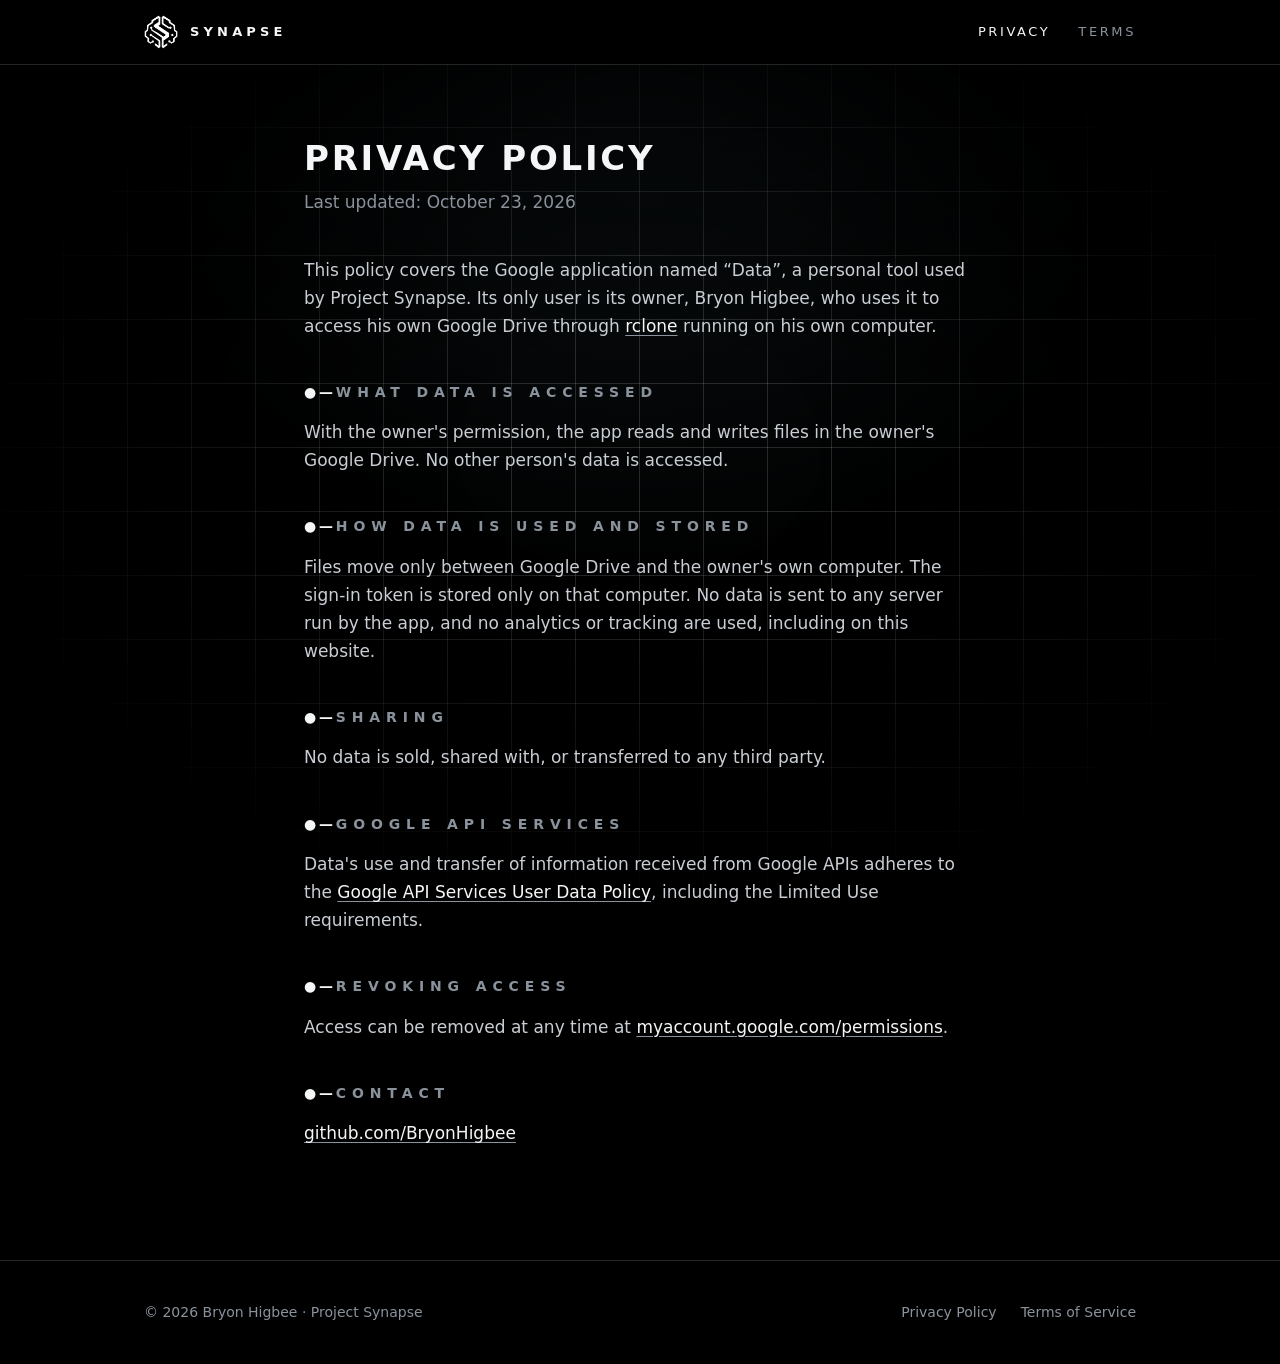
==== privacy.html @ 122b39a6 "Project Synapse site: logo home page, privacy policy, terms of service" ====
<!DOCTYPE html>
<html lang="en">
<head>
<meta charset="utf-8">
<meta name="viewport" content="width=device-width, initial-scale=1">
<title>Privacy Policy — Project Synapse</title>
<meta name="theme-color" content="#000000">
<link rel="icon" type="image/png" sizes="32x32" href="assets/favicon-32.png">
<link rel="apple-touch-icon" href="assets/apple-touch-icon.png">
<link rel="stylesheet" href="style.css">
</head>
<body>
<header class="site-header">
  <div class="wrap">
    <a class="brand" href="index.html"><img src="assets/mark.png" alt=""><span>Synapse</span></a>
    <nav class="site-nav">
      <a href="privacy.html" aria-current="page">Privacy</a>
      <a href="terms.html">Terms</a>
    </nav>
  </div>
</header>

<main class="doc">
  <h1>Privacy Policy</h1>
  <p class="updated">Last updated: October 23, 2026</p>
  <p>This policy covers the Google application named “Data”, a personal tool used by Project Synapse. Its only user is its owner, Bryon Higbee, who uses it to access his own Google Drive through <a href="https://rclone.org/">rclone</a> running on his own computer.</p>

  <h2>What data is accessed</h2>
  <p>With the owner's permission, the app reads and writes files in the owner's Google Drive. No other person's data is accessed.</p>

  <h2>How data is used and stored</h2>
  <p>Files move only between Google Drive and the owner's own computer. The sign-in token is stored only on that computer. No data is sent to any server run by the app, and no analytics or tracking are used, including on this website.</p>

  <h2>Sharing</h2>
  <p>No data is sold, shared with, or transferred to any third party.</p>

  <h2>Google API Services</h2>
  <p>Data's use and transfer of information received from Google APIs adheres to the <a href="https://developers.google.com/terms/api-services-user-data-policy">Google API Services User Data Policy</a>, including the Limited Use requirements.</p>

  <h2>Revoking access</h2>
  <p>Access can be removed at any time at <a href="https://myaccount.google.com/permissions">myaccount.google.com/permissions</a>.</p>

  <h2>Contact</h2>
  <p><a href="https://github.com/BryonHigbee">github.com/BryonHigbee</a></p>
</main>

<footer class="site-footer">
  <div class="wrap">
    <span>&copy; 2026 Bryon Higbee · Project Synapse</span>
    <nav>
      <a href="privacy.html">Privacy Policy</a>
      <a href="terms.html">Terms of Service</a>
    </nav>
  </div>
</footer>
</body>
</html>
---- style.css ----
:root {
  --bg: #000;
  --fg: #f4f6f8;
  --muted: #8a929c;
  --line: rgba(255, 255, 255, 0.14);
  --glow: rgba(150, 220, 255, 0.35);
  --max: 1040px;
}

* { box-sizing: border-box; }

html { scroll-behavior: smooth; }

body {
  margin: 0;
  min-height: 100vh;
  display: flex;
  flex-direction: column;
  background: var(--bg);
  color: var(--fg);
  font: 17px/1.65 system-ui, -apple-system, "Segoe UI", Roboto, sans-serif;
  -webkit-font-smoothing: antialiased;
  background-image:
    radial-gradient(circle at 50% 0%, rgba(150, 220, 255, 0.08), transparent 55%),
    linear-gradient(var(--line) 1px, transparent 1px),
    linear-gradient(90deg, var(--line) 1px, transparent 1px);
  background-size: 100% 100%, 64px 64px, 64px 64px;
  background-position: 0 0, -1px -1px, -1px -1px;
  background-attachment: fixed;
}

body::before {
  /* fade the grid toward the edges so it reads as texture, not a table */
  content: "";
  position: fixed;
  inset: 0;
  pointer-events: none;
  background: radial-gradient(ellipse at center, transparent 20%, var(--bg) 75%);
  z-index: -1;
}

a { color: var(--fg); text-decoration-color: var(--muted); text-underline-offset: 3px; }
a:hover { text-decoration-color: var(--fg); }

.wrap { max-width: var(--max); margin: 0 auto; padding: 0 24px; }

/* header */
.site-header {
  position: sticky;
  top: 0;
  z-index: 10;
  background: rgba(0, 0, 0, 0.72);
  backdrop-filter: blur(10px);
  border-bottom: 1px solid var(--line);
}
.site-header .wrap { display: flex; align-items: center; justify-content: space-between; height: 64px; }
.brand { display: flex; align-items: center; gap: 12px; text-decoration: none; }
.brand img { width: 34px; height: 34px; }
.brand span { font-weight: 600; letter-spacing: 0.32em; font-size: 13px; text-transform: uppercase; }
.site-nav { display: flex; gap: 28px; }
.site-nav a {
  text-decoration: none;
  color: var(--muted);
  font-size: 13px;
  letter-spacing: 0.2em;
  text-transform: uppercase;
}
.site-nav a:hover, .site-nav a[aria-current="page"] { color: var(--fg); }

/* hero */
main { flex: 1; width: 100%; }

.hero { text-align: center; padding-top: 88px; padding-bottom: 72px; }
.hero img {
  width: min(560px, 88vw);
  height: auto;
  filter: drop-shadow(0 0 28px var(--glow));
  animation: pulse 6s ease-in-out infinite;
}
@keyframes pulse {
  0%, 100% { filter: drop-shadow(0 0 18px rgba(150, 220, 255, 0.18)); }
  50% { filter: drop-shadow(0 0 34px var(--glow)); }
}
@media (prefers-reduced-motion: reduce) { .hero img { animation: none; } }
.hero p.lead { max-width: 640px; margin: 40px auto 0; color: var(--muted); font-size: 19px; }
h1, h2 { font-weight: 600; line-height: 1.25; }
h2 {
  margin: 0 0 32px;
  font-size: 14px;
  letter-spacing: 0.42em;
  text-transform: uppercase;
  color: var(--muted);
}
h2::before { content: "\25CF\2009\2014\2009"; color: var(--fg); letter-spacing: 0; }

/* legal pages */
.doc { max-width: 720px; padding: 72px 24px 96px; margin: 0 auto; }
.doc h1 { font-size: 34px; letter-spacing: 0.08em; text-transform: uppercase; margin: 0 0 8px; }
.doc .updated { color: var(--muted); margin: 0 0 40px; }
.doc h2 { margin: 44px 0 12px; }
.doc p, .doc li { color: #c9ced4; }

/* footer */
.site-footer { border-top: 1px solid var(--line); padding: 40px 0; color: var(--muted); font-size: 14px; }
.site-footer .wrap { display: flex; flex-wrap: wrap; gap: 16px 32px; justify-content: space-between; align-items: center; }
.site-footer nav { display: flex; gap: 24px; }
.site-footer a { color: var(--muted); text-decoration: none; }
.site-footer a:hover { color: var(--fg); }

@media (max-width: 640px) {
  .site-nav { gap: 16px; }
  .site-nav a { font-size: 11px; letter-spacing: 0.12em; }
  .brand span { display: none; }
  .hero { padding-top: 56px; padding-bottom: 48px; }
}
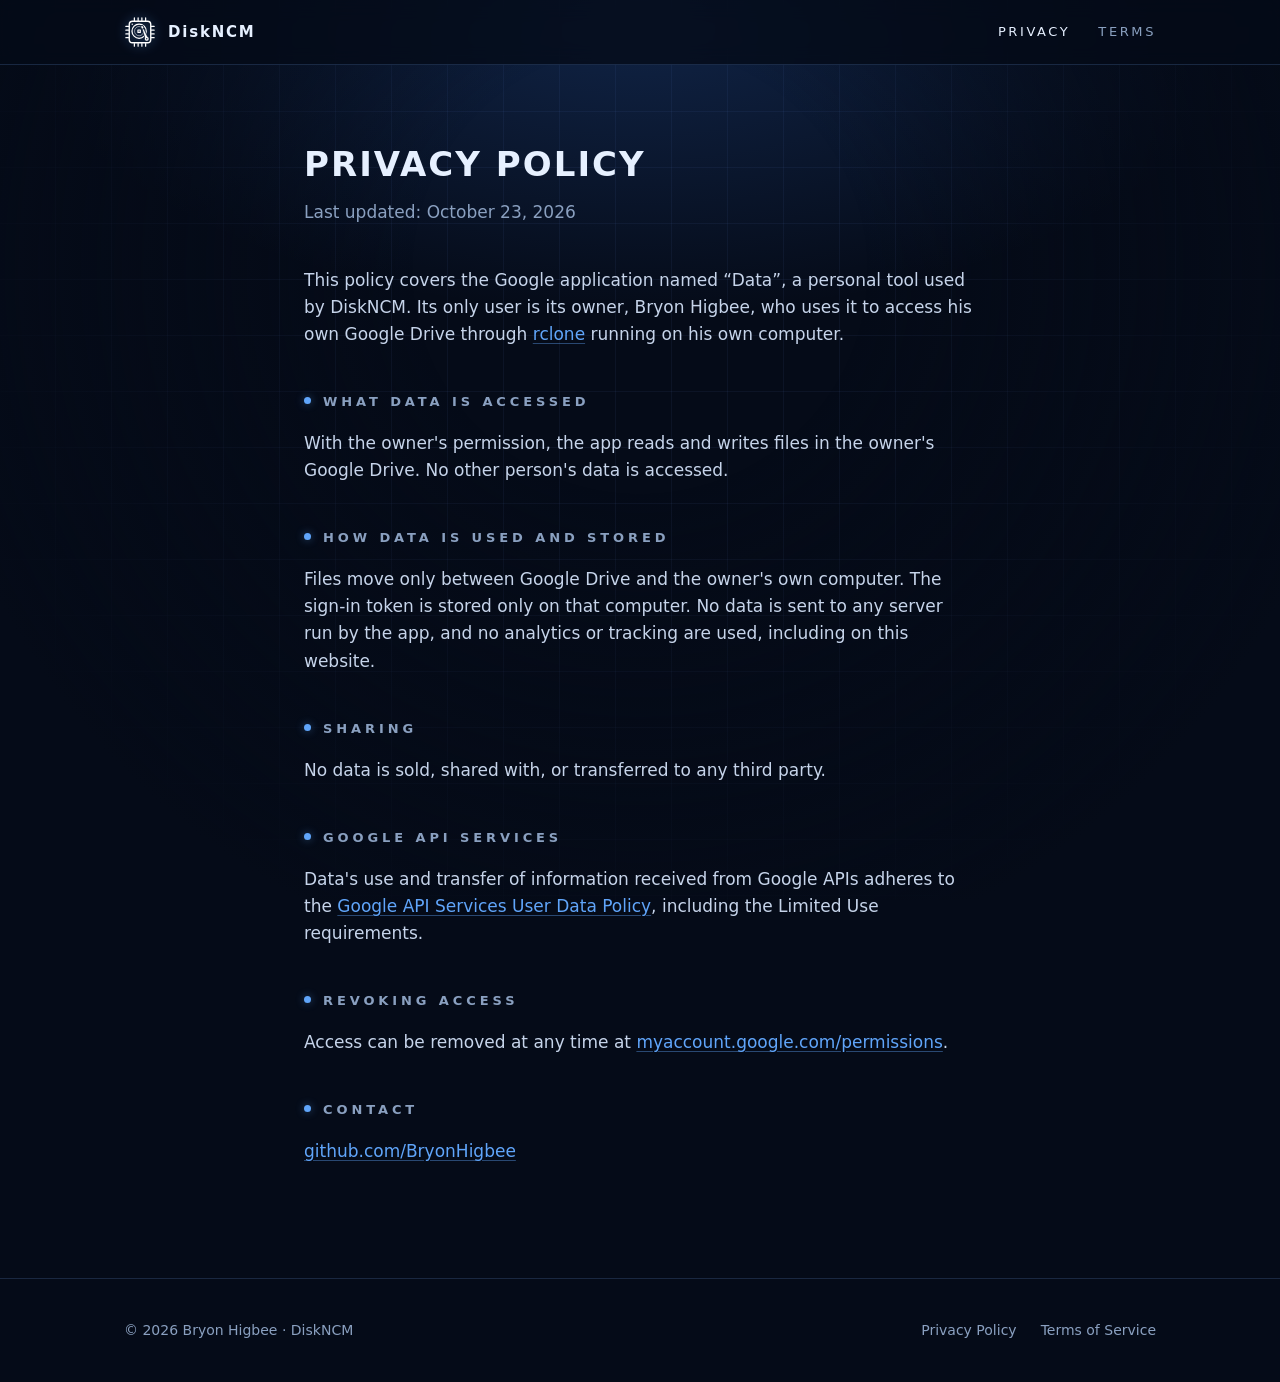
==== commit aceb783a: "Rebrand to DiskNCM: white disk+chip logo, blue theme, live phases and to-dos" ====
--- a/privacy.html
+++ b/privacy.html
@@ -3,8 +3,9 @@
 <head>
 <meta charset="utf-8">
 <meta name="viewport" content="width=device-width, initial-scale=1">
-<title>Privacy Policy — Project Synapse</title>
-<meta name="theme-color" content="#000000">
+<title>Privacy Policy — DiskNCM</title>
+<meta name="theme-color" content="#050b18">
+<link rel="icon" type="image/svg+xml" href="assets/diskncm-favicon.svg">
 <link rel="icon" type="image/png" sizes="32x32" href="assets/favicon-32.png">
 <link rel="apple-touch-icon" href="assets/apple-touch-icon.png">
 <link rel="stylesheet" href="style.css">
@@ -12,7 +13,7 @@
 <body>
 <header class="site-header">
   <div class="wrap">
-    <a class="brand" href="index.html"><img src="assets/mark.png" alt=""><span>Synapse</span></a>
+    <a class="brand" href="index.html"><img src="assets/diskncm-mark.svg" width="32" height="32" alt=""><span>DiskNCM</span></a>
     <nav class="site-nav">
       <a href="privacy.html" aria-current="page">Privacy</a>
       <a href="terms.html">Terms</a>
@@ -23,7 +24,7 @@
 <main class="doc">
   <h1>Privacy Policy</h1>
   <p class="updated">Last updated: October 23, 2026</p>
-  <p>This policy covers the Google application named “Data”, a personal tool used by Project Synapse. Its only user is its owner, Bryon Higbee, who uses it to access his own Google Drive through <a href="https://rclone.org/">rclone</a> running on his own computer.</p>
+  <p>This policy covers the Google application named “Data”, a personal tool used by DiskNCM. Its only user is its owner, Bryon Higbee, who uses it to access his own Google Drive through <a href="https://rclone.org/">rclone</a> running on his own computer.</p>
 
   <h2>What data is accessed</h2>
   <p>With the owner's permission, the app reads and writes files in the owner's Google Drive. No other person's data is accessed.</p>
@@ -46,7 +47,7 @@
 
 <footer class="site-footer">
   <div class="wrap">
-    <span>&copy; 2026 Bryon Higbee · Project Synapse</span>
+    <span>&copy; 2026 Bryon Higbee · DiskNCM</span>
     <nav>
       <a href="privacy.html">Privacy Policy</a>
       <a href="terms.html">Terms of Service</a>
--- a/style.css
+++ b/style.css
@@ -1,10 +1,13 @@
 :root {
-  --bg: #000;
-  --fg: #f4f6f8;
-  --muted: #8a929c;
-  --line: rgba(255, 255, 255, 0.14);
-  --glow: rgba(150, 220, 255, 0.35);
-  --max: 1040px;
+  --bg: #050b18;
+  --surface: #0b1730;
+  --border: rgba(120, 170, 255, 0.18);
+  --accent: #3b82f6;
+  --accent-2: #60a5fa;
+  --glow: rgba(96, 165, 250, 0.45);
+  --fg: #e6f0ff;
+  --muted: #8aa0c0;
+  --max: 1080px;
 }
 
 * { box-sizing: border-box; }
@@ -18,13 +21,13 @@
   flex-direction: column;
   background: var(--bg);
   color: var(--fg);
-  font: 17px/1.65 system-ui, -apple-system, "Segoe UI", Roboto, sans-serif;
+  font: 17px/1.6 system-ui, -apple-system, "Segoe UI", Roboto, sans-serif;
   -webkit-font-smoothing: antialiased;
   background-image:
-    radial-gradient(circle at 50% 0%, rgba(150, 220, 255, 0.08), transparent 55%),
-    linear-gradient(var(--line) 1px, transparent 1px),
-    linear-gradient(90deg, var(--line) 1px, transparent 1px);
-  background-size: 100% 100%, 64px 64px, 64px 64px;
+    radial-gradient(ellipse 70% 50% at 50% 0%, rgba(59, 130, 246, 0.22), transparent 70%),
+    linear-gradient(rgba(120, 170, 255, 0.06) 1px, transparent 1px),
+    linear-gradient(90deg, rgba(120, 170, 255, 0.06) 1px, transparent 1px);
+  background-size: 100% 100%, 56px 56px, 56px 56px;
   background-position: 0 0, -1px -1px, -1px -1px;
   background-attachment: fixed;
 }
@@ -35,12 +38,12 @@
   position: fixed;
   inset: 0;
   pointer-events: none;
-  background: radial-gradient(ellipse at center, transparent 20%, var(--bg) 75%);
+  background: radial-gradient(ellipse at 50% 30%, transparent 25%, var(--bg) 80%);
   z-index: -1;
 }
 
-a { color: var(--fg); text-decoration-color: var(--muted); text-underline-offset: 3px; }
-a:hover { text-decoration-color: var(--fg); }
+a { color: var(--accent-2); text-decoration-color: rgba(96, 165, 250, 0.4); text-underline-offset: 3px; }
+a:hover { color: var(--fg); text-decoration-color: var(--fg); }
 
 .wrap { max-width: var(--max); margin: 0 auto; padding: 0 24px; }
 
@@ -49,14 +52,15 @@
   position: sticky;
   top: 0;
   z-index: 10;
-  background: rgba(0, 0, 0, 0.72);
+  background: rgba(5, 11, 24, 0.78);
   backdrop-filter: blur(10px);
-  border-bottom: 1px solid var(--line);
+  border-bottom: 1px solid var(--border);
 }
 .site-header .wrap { display: flex; align-items: center; justify-content: space-between; height: 64px; }
-.brand { display: flex; align-items: center; gap: 12px; text-decoration: none; }
-.brand img { width: 34px; height: 34px; }
-.brand span { font-weight: 600; letter-spacing: 0.32em; font-size: 13px; text-transform: uppercase; }
+.brand { display: flex; align-items: center; gap: 12px; color: var(--fg); text-decoration: none; }
+.brand:hover { color: var(--fg); }
+.brand img { width: 32px; height: 32px; filter: drop-shadow(0 0 6px var(--glow)); }
+.brand span { font-weight: 600; letter-spacing: 0.12em; font-size: 15px; }
 .site-nav { display: flex; gap: 28px; }
 .site-nav a {
   text-decoration: none;
@@ -67,49 +71,180 @@
 }
 .site-nav a:hover, .site-nav a[aria-current="page"] { color: var(--fg); }
 
+main { flex: 1; width: 100%; }
+
 /* hero */
-main { flex: 1; width: 100%; }
-
-.hero { text-align: center; padding-top: 88px; padding-bottom: 72px; }
-.hero img {
-  width: min(560px, 88vw);
+.hero { text-align: center; padding: 88px 0 56px; }
+.hero h1 { margin: 0; line-height: 0; }
+.hero h1 img {
+  width: min(560px, 86vw);
   height: auto;
-  filter: drop-shadow(0 0 28px var(--glow));
+  filter: drop-shadow(0 0 22px rgba(96, 165, 250, 0.3));
   animation: pulse 6s ease-in-out infinite;
 }
 @keyframes pulse {
-  0%, 100% { filter: drop-shadow(0 0 18px rgba(150, 220, 255, 0.18)); }
-  50% { filter: drop-shadow(0 0 34px var(--glow)); }
-}
-@media (prefers-reduced-motion: reduce) { .hero img { animation: none; } }
-.hero p.lead { max-width: 640px; margin: 40px auto 0; color: var(--muted); font-size: 19px; }
-h1, h2 { font-weight: 600; line-height: 1.25; }
+  0%, 100% { filter: drop-shadow(0 0 14px rgba(96, 165, 250, 0.22)); }
+  50% { filter: drop-shadow(0 0 30px var(--glow)); }
+}
+.tagline {
+  margin: 28px 0 0;
+  font-size: 15px;
+  letter-spacing: 0.32em;
+  text-transform: uppercase;
+  color: var(--accent-2);
+}
+.lead { max-width: 620px; margin: 20px auto 0; color: var(--muted); font-size: 18px; }
+
+/* status board */
+.board {
+  display: grid;
+  grid-template-columns: minmax(0, 1.25fr) minmax(0, 1fr);
+  gap: 24px;
+  align-items: start;
+}
+.card {
+  background: linear-gradient(180deg, rgba(11, 23, 48, 0.92), rgba(11, 23, 48, 0.7));
+  border: 1px solid var(--border);
+  border-radius: 16px;
+  padding: 28px 28px 22px;
+  box-shadow: 0 20px 60px -30px rgba(59, 130, 246, 0.35);
+}
+.card[hidden] { display: none; }
+.board:has(.card[hidden]) { grid-template-columns: minmax(0, 640px); justify-content: center; }
 h2 {
-  margin: 0 0 32px;
-  font-size: 14px;
-  letter-spacing: 0.42em;
+  margin: 0 0 20px;
+  font-size: 13px;
+  font-weight: 600;
+  letter-spacing: 0.3em;
   text-transform: uppercase;
   color: var(--muted);
 }
-h2::before { content: "\25CF\2009\2014\2009"; color: var(--fg); letter-spacing: 0; }
+h2::before {
+  content: "";
+  display: inline-block;
+  width: 7px;
+  height: 7px;
+  margin: 0 12px 2px 0;
+  border-radius: 50%;
+  background: var(--accent-2);
+  box-shadow: 0 0 8px var(--glow);
+}
+.status-updated { margin: 20px 0 72px; text-align: center; font-size: 13px; color: var(--muted); }
+
+/* phase tracker */
+.phase-list { list-style: none; margin: 0; padding: 0; }
+.phase { position: relative; display: flex; gap: 16px; padding: 9px 0; }
+.phase:not(:last-child)::after {
+  /* connector line between dots */
+  content: "";
+  position: absolute;
+  left: 6px;
+  top: 27px;
+  bottom: -9px;
+  width: 1px;
+  background: var(--border);
+}
+.phase-dot {
+  flex: none;
+  width: 13px;
+  height: 13px;
+  margin-top: 5px;
+  border: 1px solid rgba(138, 160, 192, 0.6);
+  border-radius: 50%;
+  background: var(--bg);
+}
+.phase-body { flex: 1; min-width: 0; }
+.phase-head { display: flex; align-items: baseline; gap: 12px; }
+.phase-tag { flex: none; width: 66px; font-size: 11px; letter-spacing: 0.16em; text-transform: uppercase; color: var(--muted); }
+.phase-name { flex: 1; min-width: 0; color: var(--muted); }
+.phase-pct { flex: none; font-variant-numeric: tabular-nums; font-size: 14px; color: var(--muted); }
+
+.phase--passed { opacity: 0.55; }
+.phase--passed .phase-dot { border-color: var(--accent-2); background: var(--accent); }
+.phase--passed .phase-name { color: var(--fg); }
+
+.phase--current .phase-dot {
+  border-color: #fff;
+  background: #fff;
+  box-shadow: 0 0 14px var(--glow);
+  animation: dot-pulse 2.4s ease-in-out infinite;
+}
+.phase--current .phase-name, .phase--current .phase-tag, .phase--current .phase-pct { color: var(--fg); }
+.phase--current .phase-name { font-weight: 600; }
+.phase--stopped .phase-dot { animation: none; box-shadow: none; background: transparent; }
+@keyframes dot-pulse {
+  0%, 100% { box-shadow: 0 0 6px var(--glow); }
+  50% { box-shadow: 0 0 20px var(--glow), 0 0 4px #fff; }
+}
+.phase-bar { height: 4px; margin: 10px 0 6px 78px; background: rgba(120, 170, 255, 0.14); border-radius: 2px; overflow: hidden; }
+.phase-bar span {
+  display: block;
+  height: 100%;
+  min-width: 2px;
+  background: linear-gradient(90deg, var(--accent), var(--accent-2));
+  box-shadow: 0 0 8px var(--glow);
+  transition: width 0.6s ease;
+}
+.phase-state { display: block; margin-left: 78px; font-size: 11px; letter-spacing: 0.16em; text-transform: uppercase; color: var(--accent-2); }
+
+/* to-dos */
+.todo-list { list-style: none; margin: 0; padding: 0; }
+.todo {
+  display: flex;
+  align-items: center;
+  justify-content: space-between;
+  gap: 14px;
+  padding: 12px 0;
+  border-bottom: 1px solid rgba(120, 170, 255, 0.1);
+}
+.todo:last-child { border-bottom: 0; }
+.todo-title { min-width: 0; }
+.todo--done .todo-title { color: var(--muted); text-decoration: line-through; text-decoration-color: rgba(138, 160, 192, 0.5); }
+.todo--empty { color: var(--muted); }
+.chip {
+  flex: none;
+  padding: 3px 10px;
+  border: 1px solid var(--border);
+  border-radius: 999px;
+  font-size: 11px;
+  font-weight: 600;
+  letter-spacing: 0.12em;
+  text-transform: uppercase;
+  color: var(--muted);
+}
+.chip--doing { color: #fff; border-color: rgba(96, 165, 250, 0.6); background: rgba(59, 130, 246, 0.22); box-shadow: 0 0 10px -2px var(--glow); }
+.chip--done { color: var(--accent-2); border-color: rgba(96, 165, 250, 0.3); }
+.chip--blocked { color: #fbbf77; border-color: rgba(251, 191, 119, 0.45); background: rgba(251, 191, 119, 0.08); }
+
+@media (prefers-reduced-motion: reduce) {
+  .hero h1 img, .phase--current .phase-dot { animation: none; }
+  .phase-bar span { transition: none; }
+}
 
 /* legal pages */
 .doc { max-width: 720px; padding: 72px 24px 96px; margin: 0 auto; }
-.doc h1 { font-size: 34px; letter-spacing: 0.08em; text-transform: uppercase; margin: 0 0 8px; }
+.doc h1 { font-size: 34px; letter-spacing: 0.06em; text-transform: uppercase; margin: 0 0 8px; }
 .doc .updated { color: var(--muted); margin: 0 0 40px; }
 .doc h2 { margin: 44px 0 12px; }
-.doc p, .doc li { color: #c9ced4; }
+.doc p, .doc li { color: #c6d4ea; }
 
 /* footer */
-.site-footer { border-top: 1px solid var(--line); padding: 40px 0; color: var(--muted); font-size: 14px; }
+.site-footer { border-top: 1px solid var(--border); padding: 40px 0; color: var(--muted); font-size: 14px; }
 .site-footer .wrap { display: flex; flex-wrap: wrap; gap: 16px 32px; justify-content: space-between; align-items: center; }
 .site-footer nav { display: flex; gap: 24px; }
 .site-footer a { color: var(--muted); text-decoration: none; }
 .site-footer a:hover { color: var(--fg); }
 
+@media (max-width: 820px) {
+  .board { grid-template-columns: minmax(0, 1fr); }
+}
 @media (max-width: 640px) {
   .site-nav { gap: 16px; }
   .site-nav a { font-size: 11px; letter-spacing: 0.12em; }
-  .brand span { display: none; }
-  .hero { padding-top: 56px; padding-bottom: 48px; }
-}
+  .hero { padding: 52px 0 40px; }
+  .tagline { font-size: 13px; letter-spacing: 0.22em; }
+  .lead { font-size: 16px; }
+  .card { padding: 22px 18px 16px; border-radius: 14px; }
+  .phase-tag { width: 58px; letter-spacing: 0.08em; }
+  .phase-bar, .phase-state { margin-left: 70px; }
+}
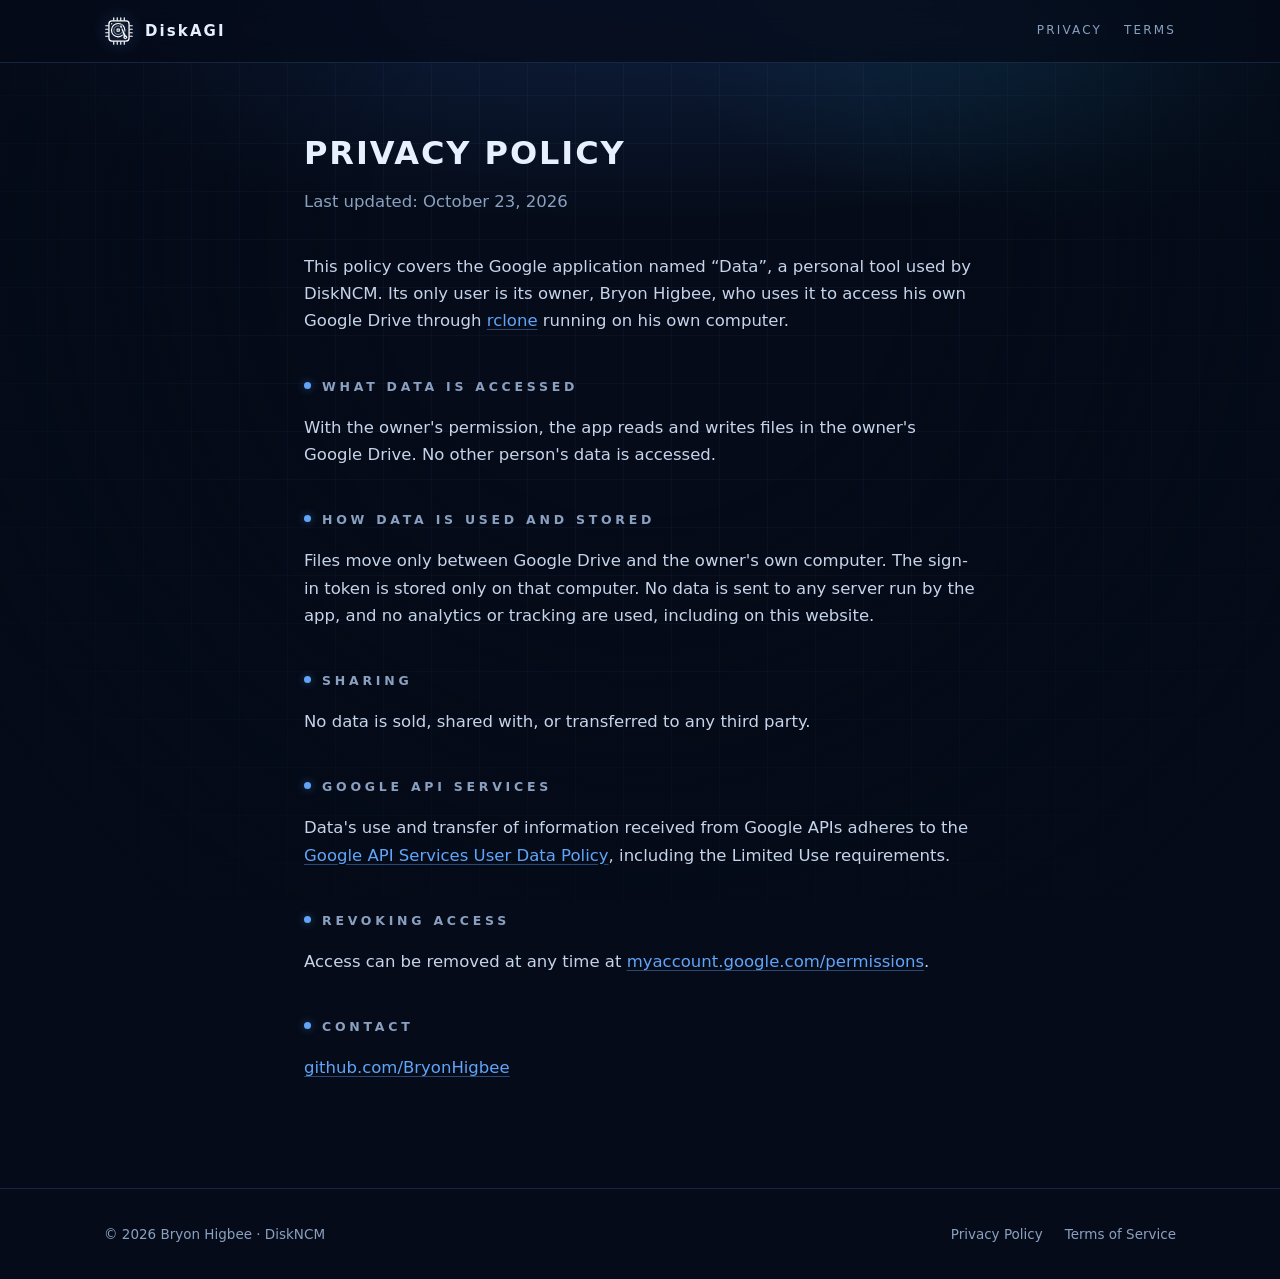
==== commit 7c3944d3: "Site overhaul: interactive 3D brain graph, live Brain stats, new design; drop phase tracker - 3D bra" ====
--- a/privacy.html
+++ b/privacy.html
@@ -13,7 +13,7 @@
 <body>
 <header class="site-header">
   <div class="wrap">
-    <a class="brand" href="index.html"><img src="assets/diskncm-mark.svg" width="32" height="32" alt=""><span>DiskNCM</span></a>
+    <a class="brand" href="index.html"><img src="assets/diskncm-mark.svg" width="32" height="32" alt=""><span>DiskAGI</span></a>
     <nav class="site-nav">
       <a href="privacy.html" aria-current="page">Privacy</a>
       <a href="terms.html">Terms</a>
--- a/style.css
+++ b/style.css
@@ -1,17 +1,24 @@
+/* DiskAGI — Frontier at home. Overhauled 2026-10. */
 :root {
   --bg: #050b18;
   --surface: #0b1730;
-  --border: rgba(120, 170, 255, 0.18);
+  --surface-2: #0e1d3d;
+  --border: rgba(120, 170, 255, 0.16);
+  --border-strong: rgba(120, 170, 255, 0.34);
   --accent: #3b82f6;
   --accent-2: #60a5fa;
+  --accent-3: #22d3ee;
+  --good: #34d399;
+  --warn: #fbbf24;
   --glow: rgba(96, 165, 250, 0.45);
   --fg: #e6f0ff;
   --muted: #8aa0c0;
-  --max: 1080px;
+  --max: 1120px;
+  --radius: 18px;
+  --mono: ui-monospace, "JetBrains Mono", "Cascadia Code", "SF Mono", Menlo, Consolas, monospace;
 }
 
 * { box-sizing: border-box; }
-
 html { scroll-behavior: smooth; }
 
 body {
@@ -21,230 +28,309 @@
   flex-direction: column;
   background: var(--bg);
   color: var(--fg);
-  font: 17px/1.6 system-ui, -apple-system, "Segoe UI", Roboto, sans-serif;
+  font: 16.5px/1.65 system-ui, -apple-system, "Segoe UI", Roboto, sans-serif;
   -webkit-font-smoothing: antialiased;
   background-image:
-    radial-gradient(ellipse 70% 50% at 50% 0%, rgba(59, 130, 246, 0.22), transparent 70%),
-    linear-gradient(rgba(120, 170, 255, 0.06) 1px, transparent 1px),
-    linear-gradient(90deg, rgba(120, 170, 255, 0.06) 1px, transparent 1px);
-  background-size: 100% 100%, 56px 56px, 56px 56px;
-  background-position: 0 0, -1px -1px, -1px -1px;
+    radial-gradient(ellipse 90% 46% at 50% -6%, rgba(59, 130, 246, 0.20), transparent 68%),
+    radial-gradient(ellipse 42% 30% at 82% 4%, rgba(34, 211, 238, 0.10), transparent 70%),
+    linear-gradient(rgba(120, 170, 255, 0.045) 1px, transparent 1px),
+    linear-gradient(90deg, rgba(120, 170, 255, 0.045) 1px, transparent 1px);
+  background-size: 100% 100%, 100% 100%, 48px 48px, 48px 48px;
+  background-position: 0 0, 0 0, -1px -1px, -1px -1px;
   background-attachment: fixed;
 }
-
 body::before {
-  /* fade the grid toward the edges so it reads as texture, not a table */
   content: "";
   position: fixed;
   inset: 0;
   pointer-events: none;
-  background: radial-gradient(ellipse at 50% 30%, transparent 25%, var(--bg) 80%);
+  background: radial-gradient(ellipse at 50% 26%, transparent 30%, var(--bg) 92%);
   z-index: -1;
 }
 
 a { color: var(--accent-2); text-decoration-color: rgba(96, 165, 250, 0.4); text-underline-offset: 3px; }
 a:hover { color: var(--fg); text-decoration-color: var(--fg); }
+code { font-family: var(--mono); font-size: 0.86em; background: rgba(96, 165, 250, 0.09); border: 1px solid rgba(96, 165, 250, 0.16); padding: 1px 6px; border-radius: 6px; }
 
 .wrap { max-width: var(--max); margin: 0 auto; padding: 0 24px; }
 
-/* header */
+/* ---------- header ---------- */
 .site-header {
   position: sticky;
   top: 0;
-  z-index: 10;
-  background: rgba(5, 11, 24, 0.78);
-  backdrop-filter: blur(10px);
+  z-index: 40;
+  background: rgba(5, 11, 24, 0.72);
+  backdrop-filter: blur(12px);
   border-bottom: 1px solid var(--border);
 }
-.site-header .wrap { display: flex; align-items: center; justify-content: space-between; height: 64px; }
-.brand { display: flex; align-items: center; gap: 12px; color: var(--fg); text-decoration: none; }
-.brand:hover { color: var(--fg); }
-.brand img { width: 32px; height: 32px; filter: drop-shadow(0 0 6px var(--glow)); }
-.brand span { font-weight: 600; letter-spacing: 0.12em; font-size: 15px; }
-.site-nav { display: flex; gap: 28px; }
-.site-nav a {
-  text-decoration: none;
-  color: var(--muted);
-  font-size: 13px;
-  letter-spacing: 0.2em;
-  text-transform: uppercase;
-}
-.site-nav a:hover, .site-nav a[aria-current="page"] { color: var(--fg); }
+.site-header .wrap { display: flex; align-items: center; gap: 24px; height: 62px; }
+.brand { display: flex; align-items: center; gap: 11px; color: var(--fg); text-decoration: none; margin-right: auto; }
+.brand img { width: 30px; height: 30px; filter: drop-shadow(0 0 8px var(--glow)); }
+.brand span { font-weight: 650; letter-spacing: 0.14em; font-size: 15px; }
+.site-nav { display: flex; gap: 22px; }
+.site-nav a { text-decoration: none; color: var(--muted); font-size: 12px; letter-spacing: 0.18em; text-transform: uppercase; }
+.site-nav a:hover { color: var(--fg); }
+.live-pill {
+  display: inline-flex; align-items: center; gap: 8px;
+  padding: 5px 13px; border: 1px solid var(--border-strong); border-radius: 999px;
+  font-size: 12px; letter-spacing: 0.06em; color: var(--accent-2);
+  background: rgba(59, 130, 246, 0.10); white-space: nowrap;
+  font-variant-numeric: tabular-nums;
+}
+.live-pill i {
+  width: 7px; height: 7px; border-radius: 50%; background: var(--good);
+  box-shadow: 0 0 9px var(--good); animation: blink 2.2s ease-in-out infinite;
+}
+@keyframes blink { 0%, 100% { opacity: 1; } 50% { opacity: 0.45; } }
 
 main { flex: 1; width: 100%; }
 
-/* hero */
-.hero { text-align: center; padding: 88px 0 56px; }
+/* ---------- hero ---------- */
+.hero { text-align: center; padding: 78px 0 42px; }
 .hero h1 { margin: 0; line-height: 0; }
-.hero h1 img {
-  width: min(560px, 86vw);
-  height: auto;
-  filter: drop-shadow(0 0 22px rgba(96, 165, 250, 0.3));
-  animation: pulse 6s ease-in-out infinite;
-}
+.hero h1 img { width: min(520px, 84vw); height: auto; filter: drop-shadow(0 0 26px rgba(96, 165, 250, 0.32)); animation: pulse 6s ease-in-out infinite; }
 @keyframes pulse {
-  0%, 100% { filter: drop-shadow(0 0 14px rgba(96, 165, 250, 0.22)); }
-  50% { filter: drop-shadow(0 0 30px var(--glow)); }
-}
-.tagline {
-  margin: 28px 0 0;
-  font-size: 15px;
-  letter-spacing: 0.32em;
-  text-transform: uppercase;
-  color: var(--accent-2);
-}
-.lead { max-width: 620px; margin: 20px auto 0; color: var(--muted); font-size: 18px; }
-
-/* status board */
-.board {
-  display: grid;
-  grid-template-columns: minmax(0, 1.25fr) minmax(0, 1fr);
-  gap: 24px;
-  align-items: start;
-}
+  0%, 100% { filter: drop-shadow(0 0 16px rgba(96, 165, 250, 0.22)); }
+  50% { filter: drop-shadow(0 0 34px var(--glow)); }
+}
+.tagline { margin: 26px 0 0; font-size: 14px; letter-spacing: 0.34em; text-transform: uppercase; color: var(--accent-2); }
+.lead { max-width: 660px; margin: 18px auto 0; color: var(--muted); font-size: 17.5px; }
+.lead strong { color: var(--fg); }
+.hero-cta { display: flex; gap: 14px; justify-content: center; margin-top: 30px; flex-wrap: wrap; }
+.btn {
+  display: inline-flex; align-items: center; gap: 9px;
+  padding: 11px 22px; border-radius: 12px; border: 1px solid var(--border-strong);
+  font-size: 14px; font-weight: 600; letter-spacing: 0.04em; text-decoration: none;
+  color: var(--fg); background: rgba(96, 165, 250, 0.08); transition: 0.18s ease;
+}
+.btn:hover { border-color: var(--accent-2); background: rgba(96, 165, 250, 0.16); transform: translateY(-1px); }
+.btn--primary {
+  background: linear-gradient(135deg, var(--accent), var(--accent-3));
+  border-color: transparent; color: #fff; box-shadow: 0 8px 26px -10px var(--glow);
+}
+.btn--primary:hover { filter: brightness(1.1); background: linear-gradient(135deg, var(--accent), var(--accent-3)); }
+
+.stat-strip {
+  display: grid; grid-template-columns: repeat(4, 1fr);
+  max-width: 880px; margin: 44px auto 0;
+  border: 1px solid var(--border); border-radius: var(--radius);
+  background: linear-gradient(180deg, rgba(14, 29, 61, 0.72), rgba(11, 23, 48, 0.5));
+  overflow: hidden;
+}
+.stat { padding: 20px 12px 17px; text-align: center; position: relative; }
+.stat + .stat::before { content: ""; position: absolute; left: 0; top: 22%; bottom: 22%; width: 1px; background: var(--border); }
+.stat b {
+  display: block; font-size: clamp(21px, 3.4vw, 30px); font-weight: 700; letter-spacing: 0.01em;
+  font-variant-numeric: tabular-nums;
+  background: linear-gradient(180deg, #fff, #9ec5ff);
+  -webkit-background-clip: text; background-clip: text; color: transparent;
+}
+.stat span { display: block; margin-top: 3px; font-size: 11px; letter-spacing: 0.22em; text-transform: uppercase; color: var(--muted); }
+
+/* ---------- brain section ---------- */
+.brain-section { margin: 54px 0 8px; }
+.brain-head { display: flex; align-items: flex-end; justify-content: space-between; gap: 20px; flex-wrap: wrap; margin-bottom: 16px; }
+.brain-head p { margin: 8px 0 0; color: var(--muted); max-width: 620px; font-size: 15px; }
+.brain-search { position: relative; }
+.brain-search input {
+  width: 300px; max-width: 76vw; padding: 10px 14px 10px 38px;
+  background: rgba(11, 23, 48, 0.85); border: 1px solid var(--border-strong);
+  border-radius: 12px; color: var(--fg); font-size: 14px; outline: none;
+}
+.brain-search input:focus { border-color: var(--accent-2); box-shadow: 0 0 0 3px rgba(96, 165, 250, 0.15); }
+.brain-search::before { content: "⌕"; position: absolute; left: 13px; top: 50%; translate: 0 -50%; color: var(--muted); font-size: 17px; }
+.brain-search input[data-hit="0"] { border-color: rgba(251, 191, 119, 0.6); }
+.brain-search input[data-hit="1"] { border-color: rgba(52, 211, 153, 0.55); }
+
+.brain-stage {
+  position: relative;
+  height: min(72vh, 720px);
+  min-height: 420px;
+  border: 1px solid var(--border-strong);
+  border-radius: calc(var(--radius) + 4px);
+  overflow: hidden;
+  background:
+    radial-gradient(ellipse 60% 46% at 50% 42%, rgba(59, 130, 246, 0.14), transparent 72%),
+    linear-gradient(180deg, #071026, #050b18);
+  box-shadow: 0 30px 90px -40px rgba(59, 130, 246, 0.5), inset 0 0 90px rgba(5, 11, 24, 0.6);
+  touch-action: none;
+}
+#brain-canvas { width: 100%; height: 100%; display: block; cursor: grab; }
+#brain-canvas:active { cursor: grabbing; }
+.brain-fallback {
+  position: absolute; inset: 0; display: grid; place-items: center;
+  color: var(--muted); font-size: 15px; padding: 24px; text-align: center;
+}
+
+.brain-hud { position: absolute; inset: 0; pointer-events: none; }
+.brain-hud > * { pointer-events: auto; }
+
+.brain-tip {
+  position: absolute; z-index: 5; pointer-events: none; opacity: 0; transition: opacity 0.12s;
+  max-width: 280px; padding: 9px 12px; border-radius: 10px;
+  background: rgba(7, 14, 32, 0.94); border: 1px solid var(--border-strong);
+  box-shadow: 0 10px 30px -12px rgba(0, 0, 0, 0.7);
+  font-size: 13px; line-height: 1.45;
+}
+.brain-tip strong { display: block; font-size: 13.5px; }
+.brain-tip span { color: var(--muted); font-size: 12px; }
+
+.brain-legend {
+  position: absolute; top: 14px; left: 14px; z-index: 4;
+  display: flex; flex-wrap: wrap; gap: 6px; max-width: min(58%, 560px);
+  max-height: 46%; overflow: auto; padding: 2px;
+  scrollbar-width: thin;
+}
+.legend-item {
+  display: inline-flex; align-items: center; gap: 7px;
+  padding: 4px 10px; border-radius: 999px; cursor: pointer;
+  background: rgba(7, 14, 32, 0.82); border: 1px solid var(--border);
+  color: #c9d8f2; font-size: 11.5px; letter-spacing: 0.02em;
+  transition: 0.15s;
+}
+.legend-item:hover { border-color: var(--border-strong); }
+.legend-item--off { opacity: 0.38; }
+.legend-dot { width: 8px; height: 8px; border-radius: 50%; flex: none; box-shadow: 0 0 7px currentColor; }
+.legend-count { color: var(--muted); font-variant-numeric: tabular-nums; font-size: 10.5px; }
+
+.brain-panel {
+  position: absolute; right: 14px; top: 14px; z-index: 6;
+  width: 300px; max-width: 82%;
+  background: rgba(7, 14, 32, 0.94); border: 1px solid var(--border-strong);
+  border-radius: 14px; padding: 16px 18px;
+  box-shadow: 0 18px 50px -18px rgba(0, 0, 0, 0.8);
+  opacity: 0; translate: 8px -4px; visibility: hidden; transition: 0.18s ease;
+}
+.brain-panel.open { opacity: 1; translate: 0 0; visibility: visible; }
+.brain-panel h3 { margin: 8px 0 12px; font-size: 16px; line-height: 1.4; }
+.brain-panel-domain { display: inline-flex; align-items: center; gap: 8px; font-size: 11px; letter-spacing: 0.16em; text-transform: uppercase; color: var(--accent-2); }
+.brain-panel-domain i { width: 9px; height: 9px; border-radius: 50%; box-shadow: 0 0 8px currentColor; }
+.brain-panel dl { margin: 0; display: grid; gap: 7px; }
+.brain-panel dl div { display: flex; justify-content: space-between; gap: 14px; font-size: 13px; }
+.brain-panel dt { color: var(--muted); }
+.brain-panel dd { margin: 0; text-align: right; font-variant-numeric: tabular-nums; }
+.brain-panel-close {
+  position: absolute; top: 8px; right: 10px; border: 0; background: none;
+  color: var(--muted); font-size: 20px; cursor: pointer; line-height: 1; padding: 4px;
+}
+.brain-panel-close:hover { color: var(--fg); }
+
+.brain-controls {
+  position: absolute; left: 14px; right: 14px; bottom: 14px; z-index: 4;
+  display: flex; align-items: center; gap: 14px; flex-wrap: wrap;
+  padding: 10px 14px; border-radius: 12px;
+  background: rgba(7, 14, 32, 0.82); border: 1px solid var(--border);
+  backdrop-filter: blur(8px);
+}
+.brain-count { font-size: 15px; font-weight: 700; font-variant-numeric: tabular-nums; color: var(--fg); min-width: 110px; }
+.brain-count small { display: block; font-size: 10px; font-weight: 600; letter-spacing: 0.2em; text-transform: uppercase; color: var(--muted); }
+.brain-scrub { flex: 1; min-width: 160px; appearance: none; height: 4px; border-radius: 2px; background: linear-gradient(90deg, var(--accent), var(--accent-3)); outline: none; cursor: pointer; }
+.brain-scrub::-webkit-slider-thumb { appearance: none; width: 15px; height: 15px; border-radius: 50%; background: #fff; box-shadow: 0 0 12px var(--glow); border: none; }
+.brain-scrub::-moz-range-thumb { width: 15px; height: 15px; border-radius: 50%; background: #fff; box-shadow: 0 0 12px var(--glow); border: none; }
+.brain-scale-note { flex-basis: 100%; margin: 0; font-size: 11.5px; color: var(--muted); font-variant-numeric: tabular-nums; }
+.brain-replay {
+  padding: 7px 14px; border-radius: 9px; border: 1px solid var(--border-strong);
+  background: rgba(96, 165, 250, 0.1); color: var(--fg); font-size: 12px;
+  letter-spacing: 0.08em; text-transform: uppercase; cursor: pointer; font-weight: 600;
+}
+.brain-replay:hover { background: rgba(96, 165, 250, 0.2); }
+
+/* ---------- cards & tables ---------- */
 .card {
-  background: linear-gradient(180deg, rgba(11, 23, 48, 0.92), rgba(11, 23, 48, 0.7));
+  background: linear-gradient(180deg, rgba(14, 29, 61, 0.85), rgba(11, 23, 48, 0.62));
   border: 1px solid var(--border);
-  border-radius: 16px;
-  padding: 28px 28px 22px;
-  box-shadow: 0 20px 60px -30px rgba(59, 130, 246, 0.35);
+  border-radius: var(--radius);
+  padding: 26px 26px 20px;
+  box-shadow: 0 24px 70px -34px rgba(59, 130, 246, 0.4);
+  scroll-margin-top: 84px;
 }
 .card[hidden] { display: none; }
-.board:has(.card[hidden]) { grid-template-columns: minmax(0, 640px); justify-content: center; }
+.scores-card { margin-bottom: 22px; }
+.board { display: grid; grid-template-columns: minmax(0, 640px); justify-content: center; gap: 22px; align-items: start; }
+
 h2 {
-  margin: 0 0 20px;
-  font-size: 13px;
-  font-weight: 600;
-  letter-spacing: 0.3em;
-  text-transform: uppercase;
-  color: var(--muted);
+  margin: 0 0 18px; font-size: 12.5px; font-weight: 650;
+  letter-spacing: 0.3em; text-transform: uppercase; color: var(--muted);
 }
 h2::before {
-  content: "";
-  display: inline-block;
-  width: 7px;
-  height: 7px;
-  margin: 0 12px 2px 0;
-  border-radius: 50%;
-  background: var(--accent-2);
-  box-shadow: 0 0 8px var(--glow);
-}
-.status-updated { margin: 20px 0 72px; text-align: center; font-size: 13px; color: var(--muted); }
-
-/* phase tracker */
-.phase-list { list-style: none; margin: 0; padding: 0; }
-.phase { position: relative; display: flex; gap: 16px; padding: 9px 0; }
-.phase:not(:last-child)::after {
-  /* connector line between dots */
-  content: "";
-  position: absolute;
-  left: 6px;
-  top: 27px;
-  bottom: -9px;
-  width: 1px;
-  background: var(--border);
-}
-.phase-dot {
-  flex: none;
-  width: 13px;
-  height: 13px;
-  margin-top: 5px;
-  border: 1px solid rgba(138, 160, 192, 0.6);
-  border-radius: 50%;
-  background: var(--bg);
-}
-.phase-body { flex: 1; min-width: 0; }
-.phase-head { display: flex; align-items: baseline; gap: 12px; }
-.phase-tag { flex: none; width: 66px; font-size: 11px; letter-spacing: 0.16em; text-transform: uppercase; color: var(--muted); }
-.phase-name { flex: 1; min-width: 0; color: var(--muted); }
-.phase-pct { flex: none; font-variant-numeric: tabular-nums; font-size: 14px; color: var(--muted); }
-
-.phase--passed { opacity: 0.55; }
-.phase--passed .phase-dot { border-color: var(--accent-2); background: var(--accent); }
-.phase--passed .phase-name { color: var(--fg); }
-
-.phase--current .phase-dot {
-  border-color: #fff;
-  background: #fff;
-  box-shadow: 0 0 14px var(--glow);
-  animation: dot-pulse 2.4s ease-in-out infinite;
-}
-.phase--current .phase-name, .phase--current .phase-tag, .phase--current .phase-pct { color: var(--fg); }
-.phase--current .phase-name { font-weight: 600; }
-.phase--stopped .phase-dot { animation: none; box-shadow: none; background: transparent; }
-@keyframes dot-pulse {
-  0%, 100% { box-shadow: 0 0 6px var(--glow); }
-  50% { box-shadow: 0 0 20px var(--glow), 0 0 4px #fff; }
-}
-.phase-bar { height: 4px; margin: 10px 0 6px 78px; background: rgba(120, 170, 255, 0.14); border-radius: 2px; overflow: hidden; }
-.phase-bar span {
-  display: block;
-  height: 100%;
-  min-width: 2px;
-  background: linear-gradient(90deg, var(--accent), var(--accent-2));
-  box-shadow: 0 0 8px var(--glow);
-  transition: width 0.6s ease;
-}
-.phase-state { display: block; margin-left: 78px; font-size: 11px; letter-spacing: 0.16em; text-transform: uppercase; color: var(--accent-2); }
-
-/* to-dos */
+  content: ""; display: inline-block; width: 7px; height: 7px; margin: 0 11px 2px 0;
+  border-radius: 50%; background: var(--accent-2); box-shadow: 0 0 9px var(--glow);
+}
+
+.scores-table-wrap { overflow-x: auto; }
+.scores-table { width: 100%; border-collapse: collapse; font-size: 14.5px; }
+.scores-table th, .scores-table td { text-align: left; padding: 12px 13px; border-bottom: 1px solid rgba(120, 170, 255, 0.1); vertical-align: middle; }
+.scores-table tbody tr { transition: background 0.15s; }
+.scores-table tbody tr:hover { background: rgba(96, 165, 250, 0.06); }
+.scores-table th { font-size: 10.5px; font-weight: 650; letter-spacing: 0.18em; text-transform: uppercase; color: var(--muted); }
+.scores-table tr:last-child td { border-bottom: 0; }
+.score-name { font-weight: 600; color: var(--fg); }
+.score-base { color: var(--muted); font-variant-numeric: tabular-nums; }
+.score-full { font-variant-numeric: tabular-nums; white-space: nowrap; }
+.score-evidence { font-size: 12.5px; color: var(--muted); }
+.score-row--highlight td {
+  background: linear-gradient(90deg, rgba(59, 130, 246, 0.16), rgba(34, 211, 238, 0.07));
+  border-top: 1px solid rgba(96, 165, 250, 0.5);
+  border-bottom: 1px solid rgba(96, 165, 250, 0.5);
+}
+
+.chip {
+  display: inline-block; padding: 3px 11px; border: 1px solid var(--border);
+  border-radius: 999px; font-size: 11px; font-weight: 600; letter-spacing: 0.1em;
+  text-transform: uppercase; color: var(--muted); white-space: nowrap;
+}
+.chip--result { color: #fff; border-color: rgba(96, 165, 250, 0.55); background: linear-gradient(135deg, rgba(59, 130, 246, 0.28), rgba(34, 211, 238, 0.18)); box-shadow: 0 0 12px -3px var(--glow); }
+.chip--done { color: var(--accent-2); border-color: rgba(96, 165, 250, 0.3); }
+.chip--todo { color: var(--muted); }
+.chip--doing { color: #fff; border-color: rgba(96, 165, 250, 0.6); background: rgba(59, 130, 246, 0.22); box-shadow: 0 0 10px -2px var(--glow); }
+.chip--blocked { color: var(--warn); border-color: rgba(251, 191, 119, 0.45); background: rgba(251, 191, 119, 0.08); }
+
+.copy-btn {
+  border: 1px solid var(--border); background: rgba(96, 165, 250, 0.08); color: var(--muted);
+  border-radius: 7px; padding: 3px 9px; font-size: 11px; cursor: pointer; letter-spacing: 0.06em;
+}
+.copy-btn:hover { color: var(--fg); border-color: var(--border-strong); }
+
+/* ---------- to-dos ---------- */
 .todo-list { list-style: none; margin: 0; padding: 0; }
-.todo {
-  display: flex;
-  align-items: center;
-  justify-content: space-between;
-  gap: 14px;
-  padding: 12px 0;
-  border-bottom: 1px solid rgba(120, 170, 255, 0.1);
-}
+.todo { display: flex; align-items: center; justify-content: space-between; gap: 14px; padding: 11px 0; border-bottom: 1px solid rgba(120, 170, 255, 0.1); font-size: 14.5px; }
 .todo:last-child { border-bottom: 0; }
 .todo-title { min-width: 0; }
 .todo--done .todo-title { color: var(--muted); text-decoration: line-through; text-decoration-color: rgba(138, 160, 192, 0.5); }
 .todo--empty { color: var(--muted); }
-.chip {
-  flex: none;
-  padding: 3px 10px;
-  border: 1px solid var(--border);
-  border-radius: 999px;
-  font-size: 11px;
-  font-weight: 600;
-  letter-spacing: 0.12em;
-  text-transform: uppercase;
-  color: var(--muted);
-}
-.chip--doing { color: #fff; border-color: rgba(96, 165, 250, 0.6); background: rgba(59, 130, 246, 0.22); box-shadow: 0 0 10px -2px var(--glow); }
-.chip--done { color: var(--accent-2); border-color: rgba(96, 165, 250, 0.3); }
-.chip--blocked { color: #fbbf77; border-color: rgba(251, 191, 119, 0.45); background: rgba(251, 191, 119, 0.08); }
-
-@media (prefers-reduced-motion: reduce) {
-  .hero h1 img, .phase--current .phase-dot { animation: none; }
-  .phase-bar span { transition: none; }
-}
-
-/* legal pages */
-.doc { max-width: 720px; padding: 72px 24px 96px; margin: 0 auto; }
-.doc h1 { font-size: 34px; letter-spacing: 0.06em; text-transform: uppercase; margin: 0 0 8px; }
-.doc .updated { color: var(--muted); margin: 0 0 40px; }
-.doc h2 { margin: 44px 0 12px; }
+
+.status-updated { margin: 18px 0 64px; text-align: center; font-size: 12.5px; color: var(--muted); }
+
+/* ---------- legal & footer ---------- */
+.doc { max-width: 720px; padding: 64px 24px 90px; margin: 0 auto; }
+.doc h1 { font-size: 32px; letter-spacing: 0.06em; text-transform: uppercase; margin: 0 0 8px; }
+.doc .updated { color: var(--muted); margin: 0 0 38px; }
+.doc h2 { margin: 42px 0 12px; }
 .doc p, .doc li { color: #c6d4ea; }
 
-/* footer */
-.site-footer { border-top: 1px solid var(--border); padding: 40px 0; color: var(--muted); font-size: 14px; }
-.site-footer .wrap { display: flex; flex-wrap: wrap; gap: 16px 32px; justify-content: space-between; align-items: center; }
-.site-footer nav { display: flex; gap: 24px; }
+.site-footer { border-top: 1px solid var(--border); padding: 34px 0; color: var(--muted); font-size: 13.5px; }
+.site-footer .wrap { display: flex; flex-wrap: wrap; gap: 14px 30px; justify-content: space-between; align-items: center; }
+.site-footer nav { display: flex; gap: 22px; }
 .site-footer a { color: var(--muted); text-decoration: none; }
 .site-footer a:hover { color: var(--fg); }
 
-@media (max-width: 820px) {
-  .board { grid-template-columns: minmax(0, 1fr); }
-}
-@media (max-width: 640px) {
-  .site-nav { gap: 16px; }
-  .site-nav a { font-size: 11px; letter-spacing: 0.12em; }
-  .hero { padding: 52px 0 40px; }
-  .tagline { font-size: 13px; letter-spacing: 0.22em; }
-  .lead { font-size: 16px; }
-  .card { padding: 22px 18px 16px; border-radius: 14px; }
-  .phase-tag { width: 58px; letter-spacing: 0.08em; }
-  .phase-bar, .phase-state { margin-left: 70px; }
-}
+@media (prefers-reduced-motion: reduce) {
+  .hero h1 img, .live-pill i { animation: none; }
+  html { scroll-behavior: auto; }
+}
+
+@media (max-width: 940px) {
+  .site-nav { display: none; }
+}
+@media (max-width: 720px) {
+  .stat-strip { grid-template-columns: repeat(2, 1fr); }
+  .stat:nth-child(3)::before { display: none; }
+  .stat { border-top: 1px solid var(--border); }
+  .stat:nth-child(-n+2) { border-top: 0; }
+  .brain-stage { height: 62vh; min-height: 380px; }
+  .brain-legend { max-width: calc(100% - 28px); max-height: 34%; }
+  .brain-panel { width: calc(100% - 28px); }
+  .card { padding: 20px 16px 14px; border-radius: 15px; }
+  .hero { padding: 52px 0 34px; }
+  .live-pill { display: none; }
+}
